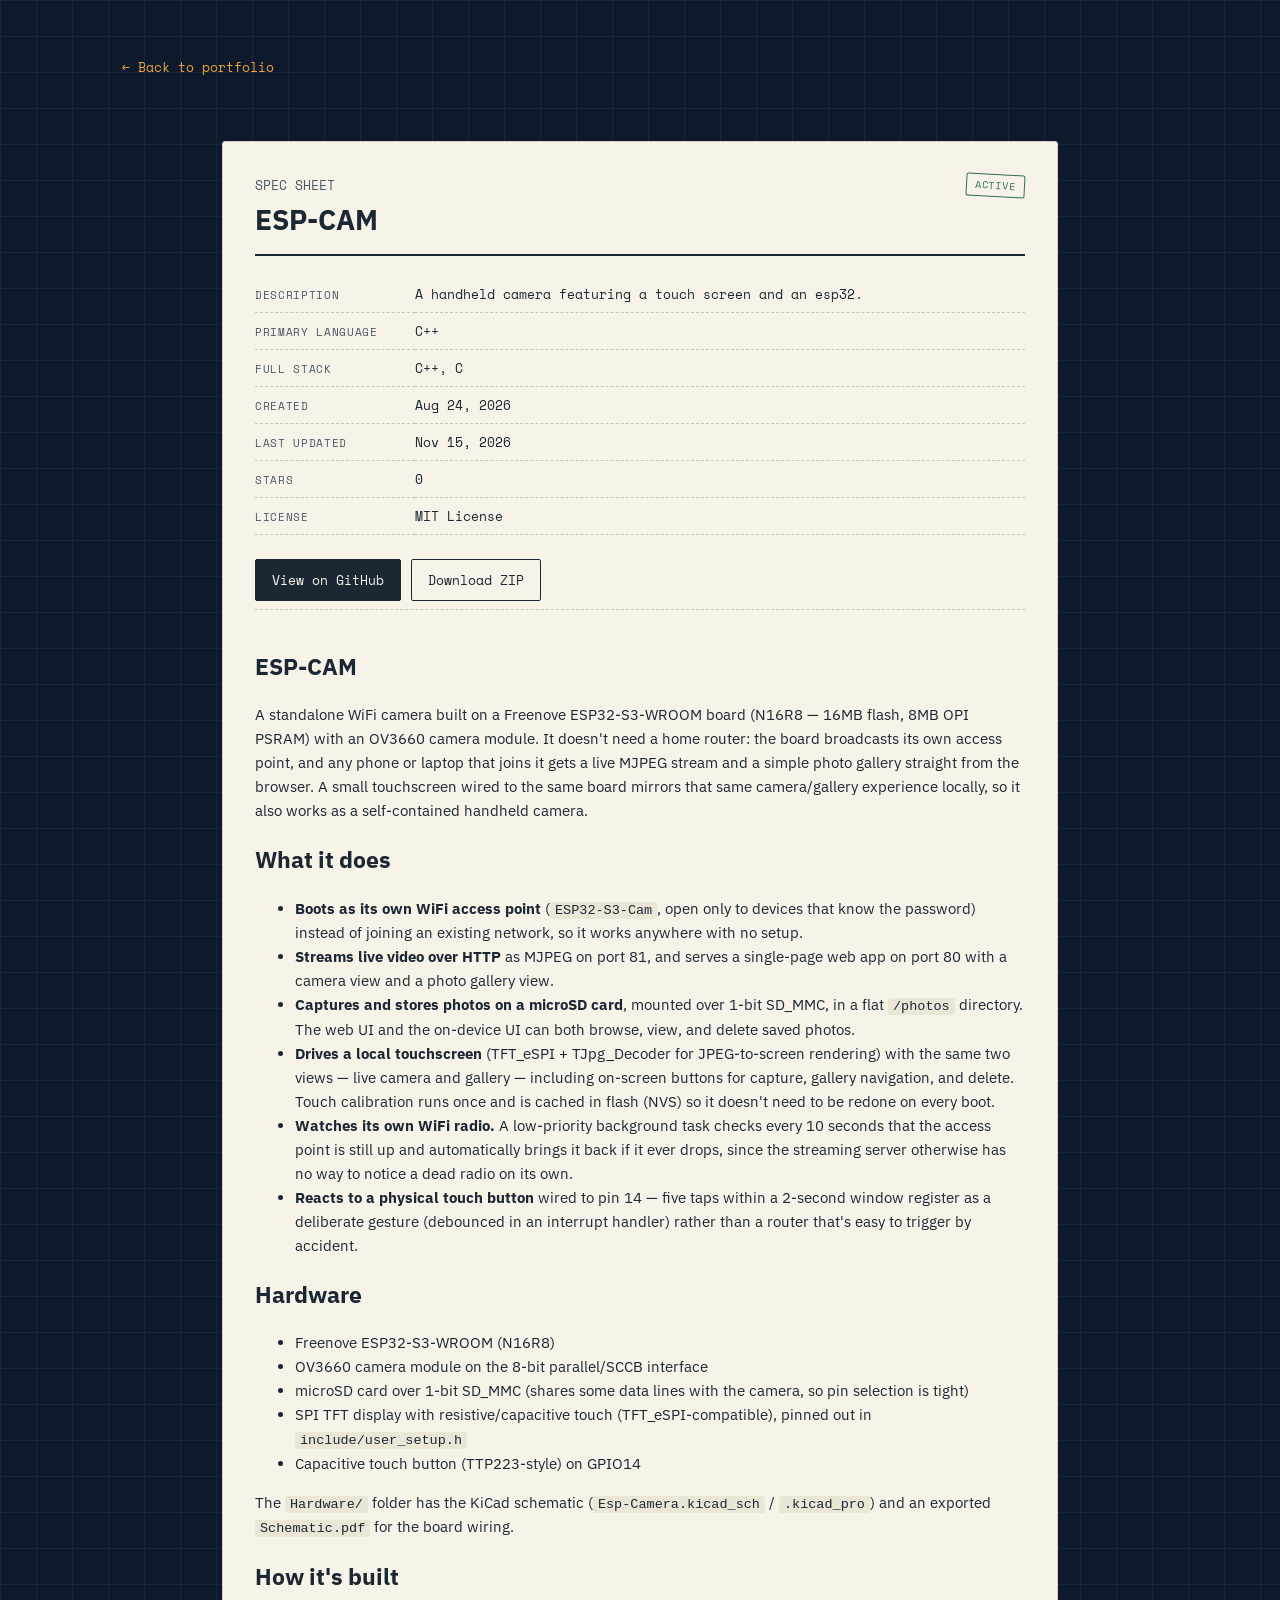
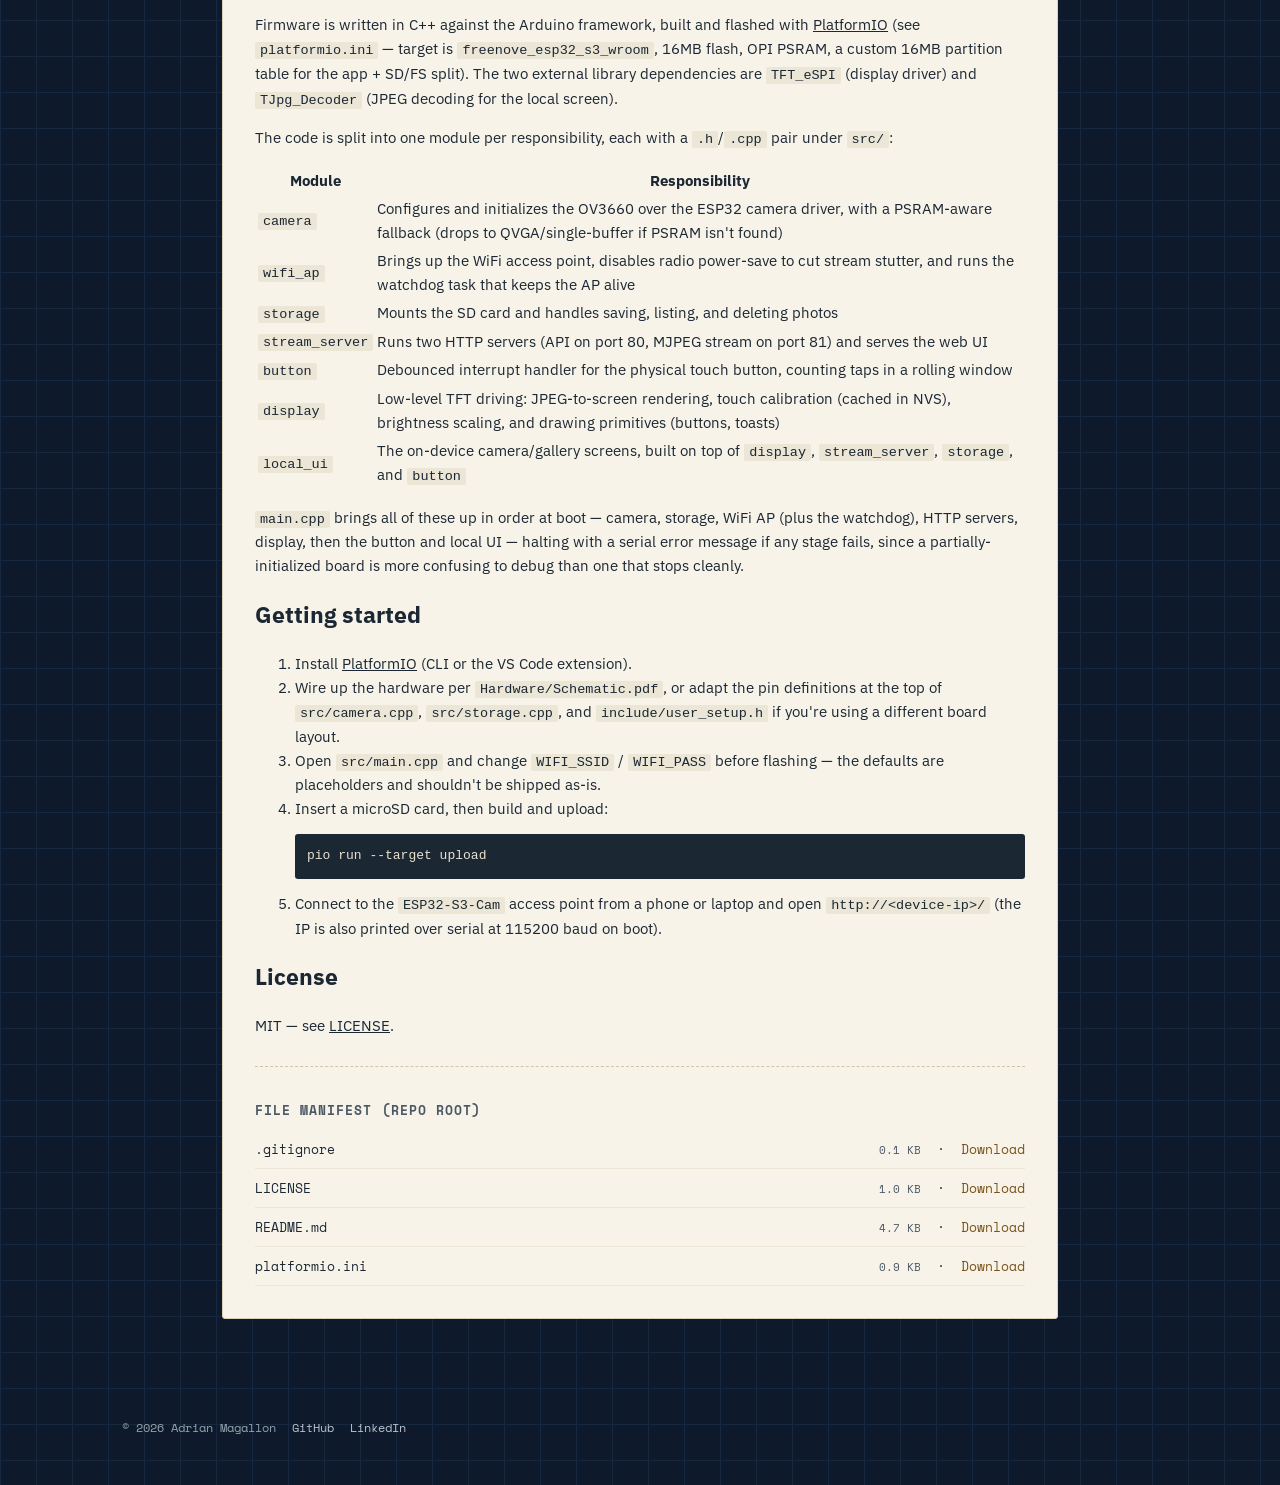
==== projects/ESP-CAM/index.html @ c925bb07 "Add generated project pages and sitemap First output of scripts/build.mjs. The workflow regenerates " ====
<!DOCTYPE html>
<html lang="en">
<head>
  <meta charset="UTF-8" />
  <meta name="viewport" content="width=device-width, initial-scale=1.0" />
  <title>ESP-CAM — Adrian Magallon</title>
  <meta name="description" content="A handheld camera featuring a touch screen and an esp32." />
  <link rel="canonical" href="https://adrianmagallon.com/projects/ESP-CAM/" />
  <meta property="og:title" content="ESP-CAM — Adrian Magallon" />
  <meta property="og:description" content="A handheld camera featuring a touch screen and an esp32." />
  <meta property="og:type" content="article" />
  <meta property="og:url" content="https://adrianmagallon.com/projects/ESP-CAM/" />
  <link rel="icon" href="data:image/svg+xml,%3Csvg xmlns='http://www.w3.org/2000/svg' viewBox='0 0 100 100'%3E%3Crect width='100' height='100' rx='16' fill='%230e1a2b'/%3E%3Ctext x='50' y='65' font-size='38' font-family='monospace' font-weight='bold' fill='%23e8a33d' text-anchor='middle'%3EAM%3C/text%3E%3C/svg%3E" />
  <link rel="preconnect" href="https://fonts.googleapis.com" />
  <link rel="preconnect" href="https://fonts.gstatic.com" crossorigin />
  <link href="https://fonts.googleapis.com/css2?family=Space+Mono:wght@400;700&family=IBM+Plex+Sans:wght@400;500;600&display=swap" rel="stylesheet" />
  <link rel="stylesheet" href="/css/style.css" />
  <script type="application/ld+json">
{
  "@context": "https://schema.org",
  "@type": "SoftwareSourceCode",
  "name": "ESP-CAM",
  "description": "A handheld camera featuring a touch screen and an esp32.",
  "url": "https://adrianmagallon.com/projects/ESP-CAM/",
  "codeRepository": "https://github.com/AdrianMagallon/ESP-CAM",
  "programmingLanguage": "C++",
  "dateModified": "2026-11-15T05:55:24Z",
  "author": {
    "@type": "Person",
    "name": "Adrian Magallon",
    "url": "https://adrianmagallon.com/"
  }
}
  </script>
</head>
<body>
  <!-- This page is generated by scripts/build.mjs from
       scripts/project-template.html. Edit the template, not this file. -->
  <header class="site-header">
    <a class="back-link" href="/">← Back to portfolio</a>
  </header>

  <main class="spec-sheet">
    <div class="sheet">
      <div class="sheet-head">
        <div>
          <span class="card-num mono">SPEC SHEET</span>
          <h1>ESP-CAM</h1>
        </div>
        <span class="stamp">Active</span>
      </div>

      <table class="facts">
        <tr><td>Description</td><td>A handheld camera featuring a touch screen and an esp32.</td></tr>
        <tr><td>Primary language</td><td>C++</td></tr>
        <tr><td>Full stack</td><td>C++, C</td></tr>
        <tr><td>Created</td><td>Aug 24, 2026</td></tr>
        <tr><td>Last updated</td><td>Nov 15, 2026</td></tr>
        <tr><td>Stars</td><td>0</td></tr>
        <tr><td>License</td><td>MIT License</td></tr>
      </table>

      <div class="cta-row">
        <a class="btn primary" href="https://github.com/AdrianMagallon/ESP-CAM" target="_blank" rel="noopener">View on GitHub</a>
        <a class="btn" href="https://github.com/AdrianMagallon/ESP-CAM/archive/refs/heads/main.zip">Download ZIP</a>
        
      </div>

      <div class="readme"><div id="readme" class="md" data-path="README.md"><article class="markdown-body entry-content container-lg" itemprop="text"><h1>ESP-CAM</h1>
<p>A standalone WiFi camera built on a Freenove ESP32-S3-WROOM board (N16R8 — 16MB flash, 8MB OPI PSRAM) with an OV3660 camera module. It doesn&#39;t need a home router: the board broadcasts its own access point, and any phone or laptop that joins it gets a live MJPEG stream and a simple photo gallery straight from the browser. A small touchscreen wired to the same board mirrors that same camera/gallery experience locally, so it also works as a self-contained handheld camera.</p>
<h2>What it does</h2>
<ul>
<li><strong>Boots as its own WiFi access point</strong> (<code>ESP32-S3-Cam</code>, open only to devices that know the password) instead of joining an existing network, so it works anywhere with no setup.</li>
<li><strong>Streams live video over HTTP</strong> as MJPEG on port 81, and serves a single-page web app on port 80 with a camera view and a photo gallery view.</li>
<li><strong>Captures and stores photos on a microSD card</strong>, mounted over 1-bit SD_MMC, in a flat <code>/photos</code> directory. The web UI and the on-device UI can both browse, view, and delete saved photos.</li>
<li><strong>Drives a local touchscreen</strong> (TFT_eSPI + TJpg_Decoder for JPEG-to-screen rendering) with the same two views — live camera and gallery — including on-screen buttons for capture, gallery navigation, and delete. Touch calibration runs once and is cached in flash (NVS) so it doesn&#39;t need to be redone on every boot.</li>
<li><strong>Watches its own WiFi radio.</strong> A low-priority background task checks every 10 seconds that the access point is still up and automatically brings it back if it ever drops, since the streaming server otherwise has no way to notice a dead radio on its own.</li>
<li><strong>Reacts to a physical touch button</strong> wired to pin 14 — five taps within a 2-second window register as a deliberate gesture (debounced in an interrupt handler) rather than a router that&#39;s easy to trigger by accident.</li>
</ul>
<h2>Hardware</h2>
<ul>
<li>Freenove ESP32-S3-WROOM (N16R8)</li>
<li>OV3660 camera module on the 8-bit parallel/SCCB interface</li>
<li>microSD card over 1-bit SD_MMC (shares some data lines with the camera, so pin selection is tight)</li>
<li>SPI TFT display with resistive/capacitive touch (TFT_eSPI-compatible), pinned out in <code>include/user_setup.h</code></li>
<li>Capacitive touch button (TTP223-style) on GPIO14</li>
</ul>
<p>The <code>Hardware/</code> folder has the KiCad schematic (<code>Esp-Camera.kicad_sch</code> / <code>.kicad_pro</code>) and an exported <code>Schematic.pdf</code> for the board wiring.</p>
<h2>How it&#39;s built</h2>
<p>Firmware is written in C++ against the Arduino framework, built and flashed with <a href="https://platformio.org/">PlatformIO</a> (see <code>platformio.ini</code> — target is <code>freenove_esp32_s3_wroom</code>, 16MB flash, OPI PSRAM, a custom 16MB partition table for the app + SD/FS split). The two external library dependencies are <code>TFT_eSPI</code> (display driver) and <code>TJpg_Decoder</code> (JPEG decoding for the local screen).</p>
<p>The code is split into one module per responsibility, each with a <code>.h</code>/<code>.cpp</code> pair under <code>src/</code>:</p>
<table>
<thead>
<tr>
<th>Module</th>
<th>Responsibility</th>
</tr>
</thead>
<tbody><tr>
<td><code>camera</code></td>
<td>Configures and initializes the OV3660 over the ESP32 camera driver, with a PSRAM-aware fallback (drops to QVGA/single-buffer if PSRAM isn&#39;t found)</td>
</tr>
<tr>
<td><code>wifi_ap</code></td>
<td>Brings up the WiFi access point, disables radio power-save to cut stream stutter, and runs the watchdog task that keeps the AP alive</td>
</tr>
<tr>
<td><code>storage</code></td>
<td>Mounts the SD card and handles saving, listing, and deleting photos</td>
</tr>
<tr>
<td><code>stream_server</code></td>
<td>Runs two HTTP servers (API on port 80, MJPEG stream on port 81) and serves the web UI</td>
</tr>
<tr>
<td><code>button</code></td>
<td>Debounced interrupt handler for the physical touch button, counting taps in a rolling window</td>
</tr>
<tr>
<td><code>display</code></td>
<td>Low-level TFT driving: JPEG-to-screen rendering, touch calibration (cached in NVS), brightness scaling, and drawing primitives (buttons, toasts)</td>
</tr>
<tr>
<td><code>local_ui</code></td>
<td>The on-device camera/gallery screens, built on top of <code>display</code>, <code>stream_server</code>, <code>storage</code>, and <code>button</code></td>
</tr>
</tbody></table>
<p><code>main.cpp</code> brings all of these up in order at boot — camera, storage, WiFi AP (plus the watchdog), HTTP servers, display, then the button and local UI — halting with a serial error message if any stage fails, since a partially-initialized board is more confusing to debug than one that stops cleanly.</p>
<h2>Getting started</h2>
<ol>
<li>Install <a href="https://platformio.org/">PlatformIO</a> (CLI or the VS Code extension).</li>
<li>Wire up the hardware per <code>Hardware/Schematic.pdf</code>, or adapt the pin definitions at the top of <code>src/camera.cpp</code>, <code>src/storage.cpp</code>, and <code>include/user_setup.h</code> if you&#39;re using a different board layout.</li>
<li>Open <code>src/main.cpp</code> and change <code>WIFI_SSID</code> / <code>WIFI_PASS</code> before flashing — the defaults are placeholders and shouldn&#39;t be shipped as-is.</li>
<li>Insert a microSD card, then build and upload:<pre><code>pio run --target upload
</code></pre>
</li>
<li>Connect to the <code>ESP32-S3-Cam</code> access point from a phone or laptop and open <code>http://&lt;device-ip&gt;/</code> (the IP is also printed over serial at 115200 baud on boot).</li>
</ol>
<h2>License</h2>
<p>MIT — see <a href="https://github.com/AdrianMagallon/ESP-CAM/blob/main/LICENSE">LICENSE</a>.</p>
</article></div></div>

      <div class="manifest">
        <h3>File manifest (repo root)</h3>
          <div class="file-row">
            <span>.gitignore</span>
            <span>
              <span class="file-type">0.1 KB</span>
              &nbsp;·&nbsp;
              <a href="https://raw.githubusercontent.com/AdrianMagallon/ESP-CAM/main/.gitignore" download>Download</a>
            </span>
          </div>
          <div class="file-row">
            <span>LICENSE</span>
            <span>
              <span class="file-type">1.0 KB</span>
              &nbsp;·&nbsp;
              <a href="https://raw.githubusercontent.com/AdrianMagallon/ESP-CAM/main/LICENSE" download>Download</a>
            </span>
          </div>
          <div class="file-row">
            <span>README.md</span>
            <span>
              <span class="file-type">4.7 KB</span>
              &nbsp;·&nbsp;
              <a href="https://raw.githubusercontent.com/AdrianMagallon/ESP-CAM/main/README.md" download>Download</a>
            </span>
          </div>
          <div class="file-row">
            <span>platformio.ini</span>
            <span>
              <span class="file-type">0.9 KB</span>
              &nbsp;·&nbsp;
              <a href="https://raw.githubusercontent.com/AdrianMagallon/ESP-CAM/main/platformio.ini" download>Download</a>
            </span>
          </div>
      </div>
    </div>
  </main>

  <footer id="site-footer"><span>© 2026 Adrian Magallon</span><a href="https://github.com/AdrianMagallon" target="_blank" rel="noopener noreferrer">GitHub</a><a href="https://www.linkedin.com/in/adrian-magallon" target="_blank" rel="noopener noreferrer">LinkedIn</a></footer>

  <script src="/js/config.js"></script>
  <script src="/js/footer.js"></script>
</body>
</html>
---- css/style.css ----
:root {
  --bg: #0e1a2b;
  --bg-grid: #16283f;
  --paper: #f7f3e9;
  --paper-dim: #ece6d6;
  --ink: #1b2733;
  --ink-soft: #4a5866;
  --line: #3d5166;
  --accent: #e8a33d;
  --accent-dim: #7a5419;
  --ok: #2f6e52;
  --radius: 3px;
}

* { box-sizing: border-box; }

body {
  margin: 0;
  background: var(--bg);
  background-image:
    linear-gradient(var(--bg-grid) 1px, transparent 1px),
    linear-gradient(90deg, var(--bg-grid) 1px, transparent 1px);
  background-size: 36px 36px;
  color: var(--paper);
  font-family: "IBM Plex Sans", sans-serif;
  min-height: 100vh;
}

a { color: inherit; }

.mono {
  font-family: "Space Mono", monospace;
}

/* ---------- Header ---------- */

header.site-header {
  padding: 56px 32px 40px;
  max-width: 1100px;
  margin: 0 auto;
}

.eyebrow {
  font-family: "Space Mono", monospace;
  letter-spacing: 0.12em;
  text-transform: uppercase;
  font-size: 12px;
  color: var(--accent);
  margin: 0 0 12px;
}

.site-header h1 {
  font-family: "Space Mono", monospace;
  font-size: clamp(32px, 5vw, 52px);
  margin: 0 0 12px;
  line-height: 1.05;
}

.site-header p {
  color: #b9c3cf;
  max-width: 560px;
  font-size: 16px;
  line-height: 1.5;
}

.back-link {
  display: inline-flex;
  align-items: center;
  gap: 8px;
  font-family: "Space Mono", monospace;
  font-size: 13px;
  text-decoration: none;
  color: var(--accent);
  margin-bottom: 24px;
}
.back-link:hover { text-decoration: underline; }

/* ---------- Catalog grid ---------- */

main.catalog {
  max-width: 1100px;
  margin: 0 auto;
  padding: 0 32px 80px;
  display: grid;
  grid-template-columns: repeat(auto-fill, minmax(260px, 1fr));
  gap: 24px;
}

.card {
  background: var(--paper);
  color: var(--ink);
  border-radius: var(--radius);
  padding: 18px 18px 20px;
  position: relative;
  text-decoration: none;
  display: flex;
  flex-direction: column;
  gap: 10px;
  border: 1px solid #d9d0b8;
  transition: transform 0.15s ease, box-shadow 0.15s ease;
}

.card:hover {
  transform: translateY(-3px);
  box-shadow: 0 10px 24px rgba(0,0,0,0.35);
}

.card-top {
  display: flex;
  justify-content: space-between;
  align-items: flex-start;
}

.card-num {
  font-family: "Space Mono", monospace;
  font-size: 12px;
  color: var(--ink-soft);
}

.stamp {
  font-family: "Space Mono", monospace;
  font-size: 10px;
  letter-spacing: 0.08em;
  text-transform: uppercase;
  padding: 3px 8px;
  border: 1.5px solid var(--ok);
  color: var(--ok);
  border-radius: 2px;
  transform: rotate(3deg);
  white-space: nowrap;
}
.stamp.archived {
  border-color: #a25b4a;
  color: #a25b4a;
}

.card h2 {
  font-size: 19px;
  margin: 4px 0 0;
  line-height: 1.25;
}

.card p.desc {
  font-size: 14px;
  color: var(--ink-soft);
  line-height: 1.45;
  flex-grow: 1;
  margin: 0;
}

.tags {
  display: flex;
  flex-wrap: wrap;
  gap: 6px;
  margin-top: 4px;
}

.tag {
  font-family: "Space Mono", monospace;
  font-size: 11px;
  background: var(--paper-dim);
  border: 1px solid #d9d0b8;
  padding: 2px 7px;
  border-radius: 2px;
  color: var(--ink-soft);
}

.card-foot {
  display: flex;
  justify-content: space-between;
  font-family: "Space Mono", monospace;
  font-size: 11px;
  color: var(--ink-soft);
  border-top: 1px dashed #cfc6ab;
  padding-top: 8px;
  margin-top: 4px;
}

.state-msg {
  font-family: "Space Mono", monospace;
  color: #b9c3cf;
  padding: 40px 32px;
  max-width: 1100px;
  margin: 0 auto;
}
.state-msg.error { color: #d98a7a; }

/* ---------- Detail / spec sheet page ---------- */

main.spec-sheet {
  max-width: 900px;
  margin: 0 auto;
  padding: 0 32px 80px;
}

.sheet {
  background: var(--paper);
  color: var(--ink);
  border-radius: var(--radius);
  padding: 32px;
  border: 1px solid #d9d0b8;
}

.sheet-head {
  display: flex;
  justify-content: space-between;
  align-items: flex-start;
  border-bottom: 2px solid var(--ink);
  padding-bottom: 16px;
  margin-bottom: 20px;
  gap: 16px;
}

.sheet-head h1 {
  font-size: 28px;
  margin: 6px 0 0;
}

.sheet-head .card-num { font-size: 13px; }

table.facts {
  width: 100%;
  border-collapse: collapse;
  font-family: "Space Mono", monospace;
  font-size: 13px;
  margin: 20px 0;
}
table.facts td {
  padding: 8px 0;
  border-bottom: 1px dashed #cfc6ab;
  vertical-align: top;
}
table.facts td:first-child {
  color: var(--ink-soft);
  width: 160px;
  text-transform: uppercase;
  letter-spacing: 0.06em;
  font-size: 11px;
  padding-top: 11px;
}

.readme {
  line-height: 1.6;
  font-size: 15px;
  border-top: 1px dashed #cfc6ab;
  padding-top: 20px;
  margin-top: 8px;
}
.readme pre {
  background: #1b2733;
  color: #e8e2cf;
  padding: 12px;
  overflow-x: auto;
  border-radius: 3px;
  font-size: 13px;
}
.readme code {
  background: var(--paper-dim);
  padding: 1px 5px;
  border-radius: 2px;
  font-size: 0.9em;
}
/* Code blocks (```fenced```) wrap their <code> in a <pre>. Without this, the
   tan inline-code background above stacks with .readme pre's light text
   color and makes code blocks nearly unreadable — light text on a light
   background inside a dark box. Reset the inline-code styling there so
   .readme pre's own colors are the only ones that apply. */
.readme pre code {
  background: none;
  padding: 0;
  border-radius: 0;
  font-size: 1em;
  color: inherit;
}
.readme img { max-width: 100%; }

.manifest {
  margin-top: 28px;
  border-top: 1px dashed #cfc6ab;
  padding-top: 20px;
}
.manifest h3 {
  font-family: "Space Mono", monospace;
  font-size: 13px;
  text-transform: uppercase;
  letter-spacing: 0.08em;
  color: var(--ink-soft);
  margin-bottom: 10px;
}
.file-row {
  display: flex;
  justify-content: space-between;
  align-items: center;
  padding: 9px 0;
  border-bottom: 1px solid #ece6d6;
  font-family: "Space Mono", monospace;
  font-size: 13px;
}
.file-row a {
  text-decoration: none;
  color: var(--accent-dim);
}
.file-row a:hover { text-decoration: underline; }
.file-row .file-type {
  color: var(--ink-soft);
  font-size: 11px;
}

.cta-row {
  display: flex;
  gap: 10px;
  margin-top: 24px;
  flex-wrap: wrap;
}
.btn {
  font-family: "Space Mono", monospace;
  font-size: 13px;
  text-decoration: none;
  padding: 10px 16px;
  border-radius: 2px;
  border: 1.5px solid var(--ink);
  color: var(--ink);
}
.btn.primary {
  background: var(--ink);
  color: var(--paper);
}
.btn:hover { opacity: 0.8; }

footer {
  max-width: 1100px;
  margin: 0 auto;
  padding: 20px 32px 60px;
  font-family: "Space Mono", monospace;
  font-size: 12px;
  color: #94a1ac;
  display: flex;
  gap: 16px;
  flex-wrap: wrap;
}
footer a { text-decoration: none; color: #b9c3cf; }
footer a:hover { color: var(--accent); }

@media (max-width: 600px) {
  .sheet-head { flex-direction: column; }
  table.facts td:first-child { width: 110px; }
}
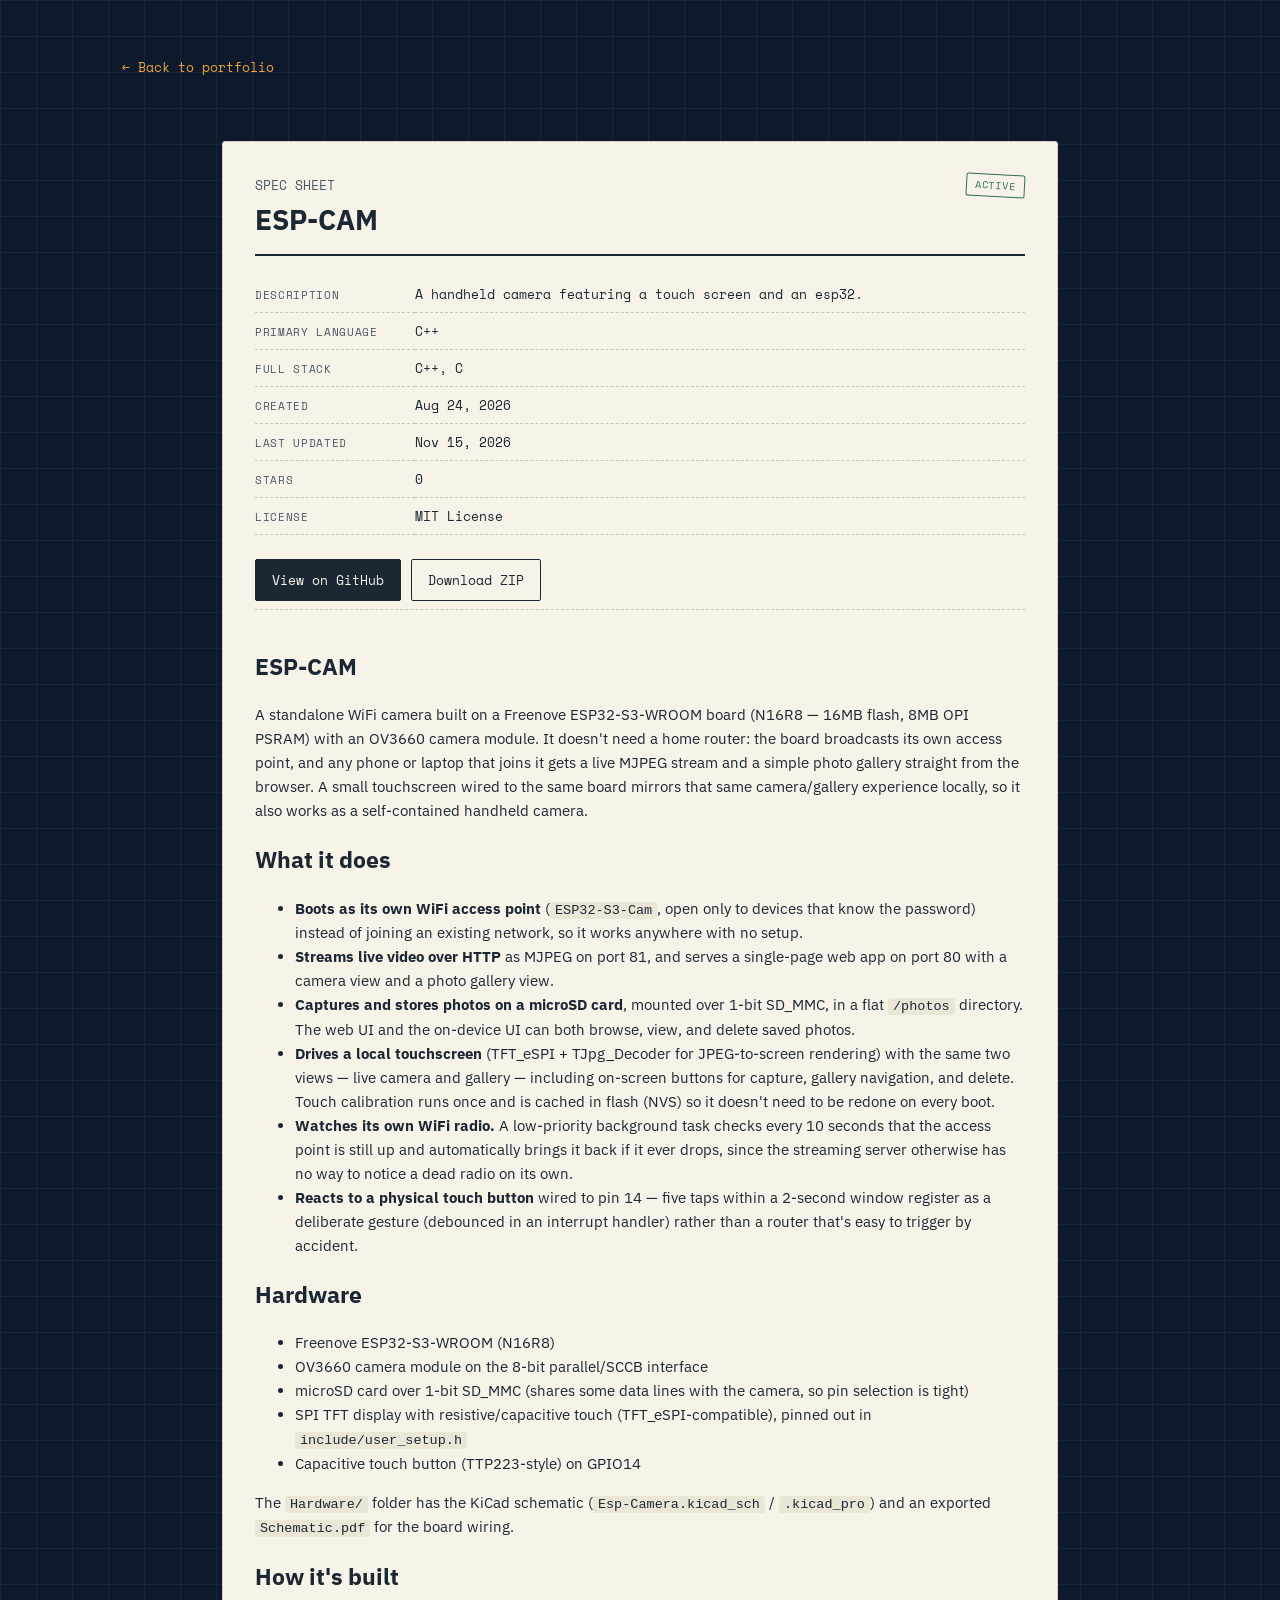
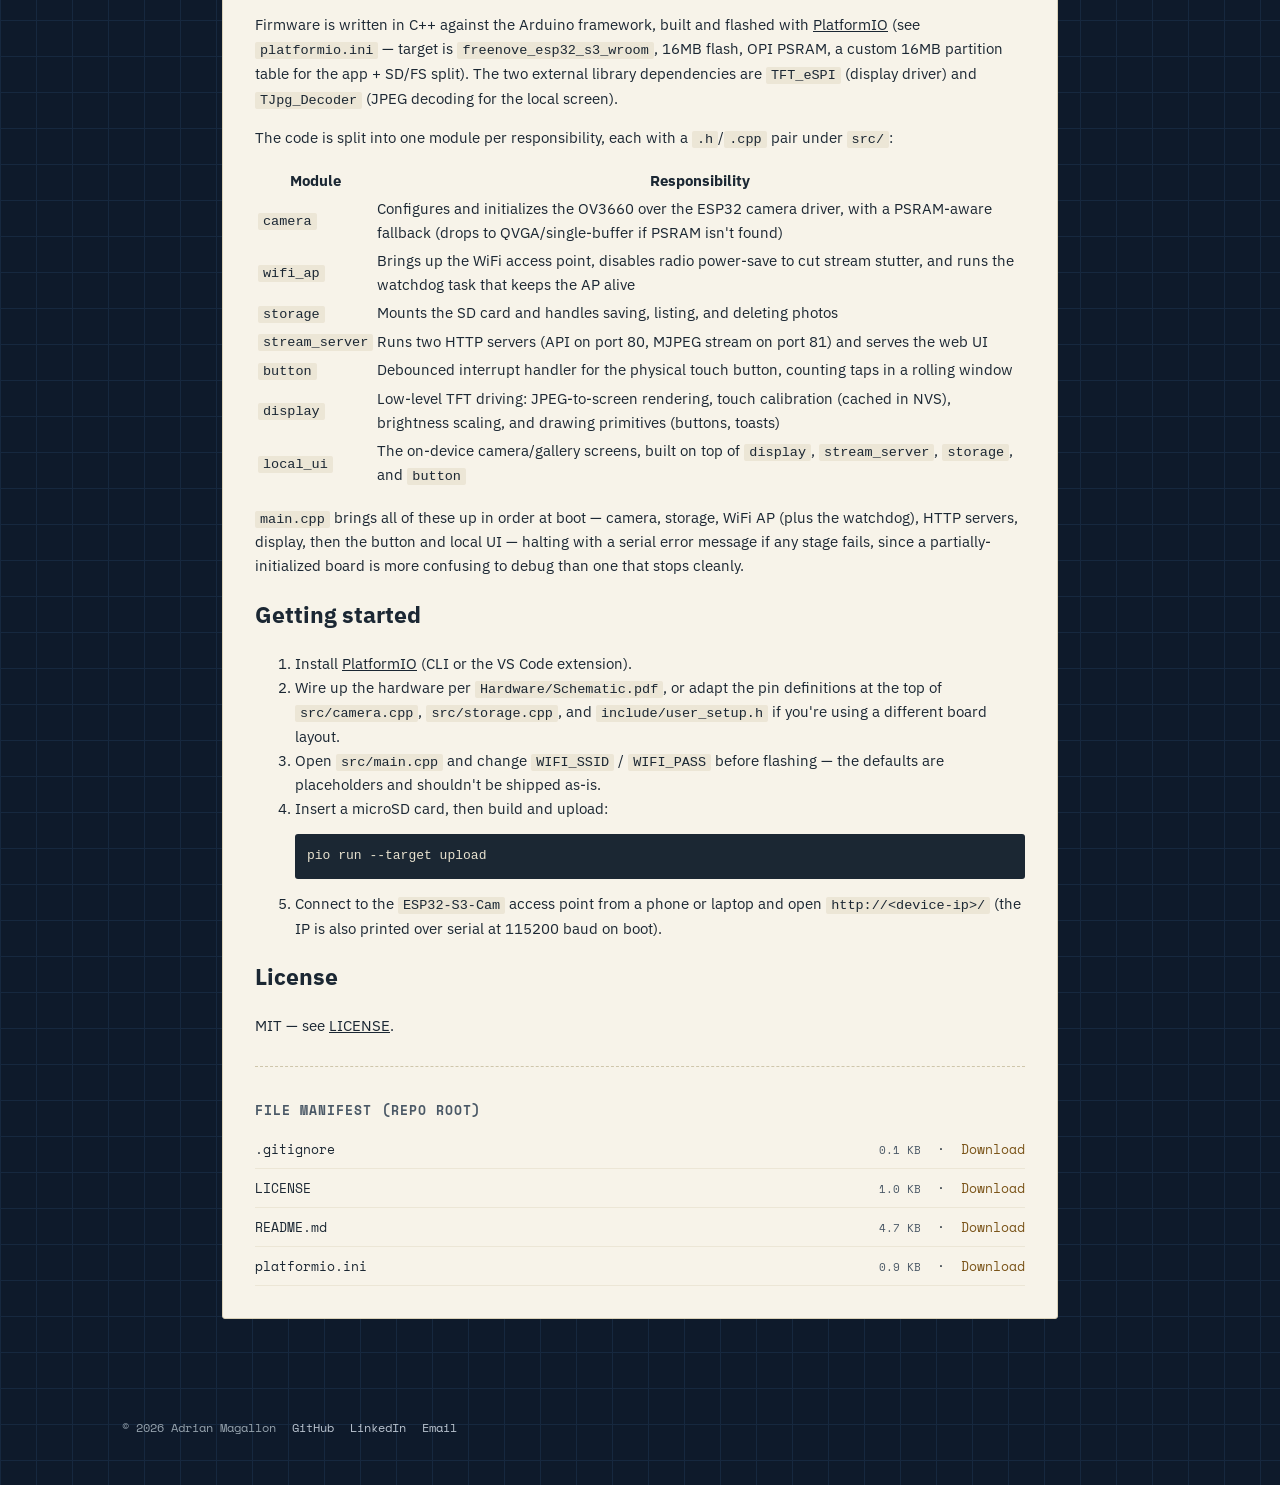
==== commit 105e9316: "Rebuild project pages" ====
--- a/projects/ESP-CAM/index.html
+++ b/projects/ESP-CAM/index.html
@@ -24,7 +24,7 @@
   "url": "https://adrianmagallon.com/projects/ESP-CAM/",
   "codeRepository": "https://github.com/AdrianMagallon/ESP-CAM",
   "programmingLanguage": "C++",
-  "dateModified": "2026-11-15T05:55:24Z",
+  "dateModified": "2026-11-15T06:08:42Z",
   "author": {
     "@type": "Person",
     "name": "Adrian Magallon",
@@ -66,39 +66,40 @@
         
       </div>
 
-      <div class="readme"><div id="readme" class="md" data-path="README.md"><article class="markdown-body entry-content container-lg" itemprop="text"><h1>ESP-CAM</h1>
-<p>A standalone WiFi camera built on a Freenove ESP32-S3-WROOM board (N16R8 — 16MB flash, 8MB OPI PSRAM) with an OV3660 camera module. It doesn&#39;t need a home router: the board broadcasts its own access point, and any phone or laptop that joins it gets a live MJPEG stream and a simple photo gallery straight from the browser. A small touchscreen wired to the same board mirrors that same camera/gallery experience locally, so it also works as a self-contained handheld camera.</p>
-<h2>What it does</h2>
-<ul>
+      <div class="readme"><div id="readme" class="md" data-path="README.md"><article class="markdown-body entry-content container-lg" itemprop="text"><div class="markdown-heading" dir="auto"><h1 class="heading-element" dir="auto">ESP-CAM</h1></div>
+<p dir="auto">A standalone WiFi camera built on a Freenove ESP32-S3-WROOM board (N16R8 — 16MB flash, 8MB OPI PSRAM) with an OV3660 camera module. It doesn't need a home router: the board broadcasts its own access point, and any phone or laptop that joins it gets a live MJPEG stream and a simple photo gallery straight from the browser. A small touchscreen wired to the same board mirrors that same camera/gallery experience locally, so it also works as a self-contained handheld camera.</p>
+<div class="markdown-heading" dir="auto"><h2 class="heading-element" dir="auto">What it does</h2></div>
+<ul dir="auto">
 <li><strong>Boots as its own WiFi access point</strong> (<code>ESP32-S3-Cam</code>, open only to devices that know the password) instead of joining an existing network, so it works anywhere with no setup.</li>
 <li><strong>Streams live video over HTTP</strong> as MJPEG on port 81, and serves a single-page web app on port 80 with a camera view and a photo gallery view.</li>
 <li><strong>Captures and stores photos on a microSD card</strong>, mounted over 1-bit SD_MMC, in a flat <code>/photos</code> directory. The web UI and the on-device UI can both browse, view, and delete saved photos.</li>
-<li><strong>Drives a local touchscreen</strong> (TFT_eSPI + TJpg_Decoder for JPEG-to-screen rendering) with the same two views — live camera and gallery — including on-screen buttons for capture, gallery navigation, and delete. Touch calibration runs once and is cached in flash (NVS) so it doesn&#39;t need to be redone on every boot.</li>
+<li><strong>Drives a local touchscreen</strong> (TFT_eSPI + TJpg_Decoder for JPEG-to-screen rendering) with the same two views — live camera and gallery — including on-screen buttons for capture, gallery navigation, and delete. Touch calibration runs once and is cached in flash (NVS) so it doesn't need to be redone on every boot.</li>
 <li><strong>Watches its own WiFi radio.</strong> A low-priority background task checks every 10 seconds that the access point is still up and automatically brings it back if it ever drops, since the streaming server otherwise has no way to notice a dead radio on its own.</li>
-<li><strong>Reacts to a physical touch button</strong> wired to pin 14 — five taps within a 2-second window register as a deliberate gesture (debounced in an interrupt handler) rather than a router that&#39;s easy to trigger by accident.</li>
+<li><strong>Reacts to a physical touch button</strong> wired to pin 14 — five taps within a 2-second window register as a deliberate gesture (debounced in an interrupt handler) rather than a router that's easy to trigger by accident.</li>
 </ul>
-<h2>Hardware</h2>
-<ul>
+<div class="markdown-heading" dir="auto"><h2 class="heading-element" dir="auto">Hardware</h2></div>
+<ul dir="auto">
 <li>Freenove ESP32-S3-WROOM (N16R8)</li>
 <li>OV3660 camera module on the 8-bit parallel/SCCB interface</li>
 <li>microSD card over 1-bit SD_MMC (shares some data lines with the camera, so pin selection is tight)</li>
 <li>SPI TFT display with resistive/capacitive touch (TFT_eSPI-compatible), pinned out in <code>include/user_setup.h</code></li>
 <li>Capacitive touch button (TTP223-style) on GPIO14</li>
 </ul>
-<p>The <code>Hardware/</code> folder has the KiCad schematic (<code>Esp-Camera.kicad_sch</code> / <code>.kicad_pro</code>) and an exported <code>Schematic.pdf</code> for the board wiring.</p>
-<h2>How it&#39;s built</h2>
-<p>Firmware is written in C++ against the Arduino framework, built and flashed with <a href="https://platformio.org/">PlatformIO</a> (see <code>platformio.ini</code> — target is <code>freenove_esp32_s3_wroom</code>, 16MB flash, OPI PSRAM, a custom 16MB partition table for the app + SD/FS split). The two external library dependencies are <code>TFT_eSPI</code> (display driver) and <code>TJpg_Decoder</code> (JPEG decoding for the local screen).</p>
-<p>The code is split into one module per responsibility, each with a <code>.h</code>/<code>.cpp</code> pair under <code>src/</code>:</p>
-<table>
+<p dir="auto">The <code>Hardware/</code> folder has the KiCad schematic (<code>Esp-Camera.kicad_sch</code> / <code>.kicad_pro</code>) and an exported <code>Schematic.pdf</code> for the board wiring.</p>
+<div class="markdown-heading" dir="auto"><h2 class="heading-element" dir="auto">How it's built</h2></div>
+<p dir="auto">Firmware is written in C++ against the Arduino framework, built and flashed with <a href="https://platformio.org/" rel="nofollow">PlatformIO</a> (see <code>platformio.ini</code> — target is <code>freenove_esp32_s3_wroom</code>, 16MB flash, OPI PSRAM, a custom 16MB partition table for the app + SD/FS split). The two external library dependencies are <code>TFT_eSPI</code> (display driver) and <code>TJpg_Decoder</code> (JPEG decoding for the local screen).</p>
+<p dir="auto">The code is split into one module per responsibility, each with a <code>.h</code>/<code>.cpp</code> pair under <code>src/</code>:</p>
+<markdown-accessiblity-table><table>
 <thead>
 <tr>
 <th>Module</th>
 <th>Responsibility</th>
 </tr>
 </thead>
-<tbody><tr>
+<tbody>
+<tr>
 <td><code>camera</code></td>
-<td>Configures and initializes the OV3660 over the ESP32 camera driver, with a PSRAM-aware fallback (drops to QVGA/single-buffer if PSRAM isn&#39;t found)</td>
+<td>Configures and initializes the OV3660 over the ESP32 camera driver, with a PSRAM-aware fallback (drops to QVGA/single-buffer if PSRAM isn't found)</td>
 </tr>
 <tr>
 <td><code>wifi_ap</code></td>
@@ -124,20 +125,22 @@
 <td><code>local_ui</code></td>
 <td>The on-device camera/gallery screens, built on top of <code>display</code>, <code>stream_server</code>, <code>storage</code>, and <code>button</code></td>
 </tr>
-</tbody></table>
-<p><code>main.cpp</code> brings all of these up in order at boot — camera, storage, WiFi AP (plus the watchdog), HTTP servers, display, then the button and local UI — halting with a serial error message if any stage fails, since a partially-initialized board is more confusing to debug than one that stops cleanly.</p>
-<h2>Getting started</h2>
-<ol>
-<li>Install <a href="https://platformio.org/">PlatformIO</a> (CLI or the VS Code extension).</li>
-<li>Wire up the hardware per <code>Hardware/Schematic.pdf</code>, or adapt the pin definitions at the top of <code>src/camera.cpp</code>, <code>src/storage.cpp</code>, and <code>include/user_setup.h</code> if you&#39;re using a different board layout.</li>
-<li>Open <code>src/main.cpp</code> and change <code>WIFI_SSID</code> / <code>WIFI_PASS</code> before flashing — the defaults are placeholders and shouldn&#39;t be shipped as-is.</li>
-<li>Insert a microSD card, then build and upload:<pre><code>pio run --target upload
-</code></pre>
+</tbody>
+</table></markdown-accessiblity-table>
+<p dir="auto"><code>main.cpp</code> brings all of these up in order at boot — camera, storage, WiFi AP (plus the watchdog), HTTP servers, display, then the button and local UI — halting with a serial error message if any stage fails, since a partially-initialized board is more confusing to debug than one that stops cleanly.</p>
+<div class="markdown-heading" dir="auto"><h2 class="heading-element" dir="auto">Getting started</h2></div>
+<ol dir="auto">
+<li>Install <a href="https://platformio.org/" rel="nofollow">PlatformIO</a> (CLI or the VS Code extension).</li>
+<li>Wire up the hardware per <code>Hardware/Schematic.pdf</code>, or adapt the pin definitions at the top of <code>src/camera.cpp</code>, <code>src/storage.cpp</code>, and <code>include/user_setup.h</code> if you're using a different board layout.</li>
+<li>Open <code>src/main.cpp</code> and change <code>WIFI_SSID</code> / <code>WIFI_PASS</code> before flashing — the defaults are placeholders and shouldn't be shipped as-is.</li>
+<li>Insert a microSD card, then build and upload:
+<div class="snippet-clipboard-content notranslate position-relative overflow-auto" data-snippet-clipboard-copy-content="pio run --target upload"><pre class="notranslate"><code>pio run --target upload
+</code></pre></div>
 </li>
 <li>Connect to the <code>ESP32-S3-Cam</code> access point from a phone or laptop and open <code>http://&lt;device-ip&gt;/</code> (the IP is also printed over serial at 115200 baud on boot).</li>
 </ol>
-<h2>License</h2>
-<p>MIT — see <a href="https://github.com/AdrianMagallon/ESP-CAM/blob/main/LICENSE">LICENSE</a>.</p>
+<div class="markdown-heading" dir="auto"><h2 class="heading-element" dir="auto">License</h2></div>
+<p dir="auto">MIT — see <a href="https://github.com/AdrianMagallon/ESP-CAM/blob/main/LICENSE">LICENSE</a>.</p>
 </article></div></div>
 
       <div class="manifest">
